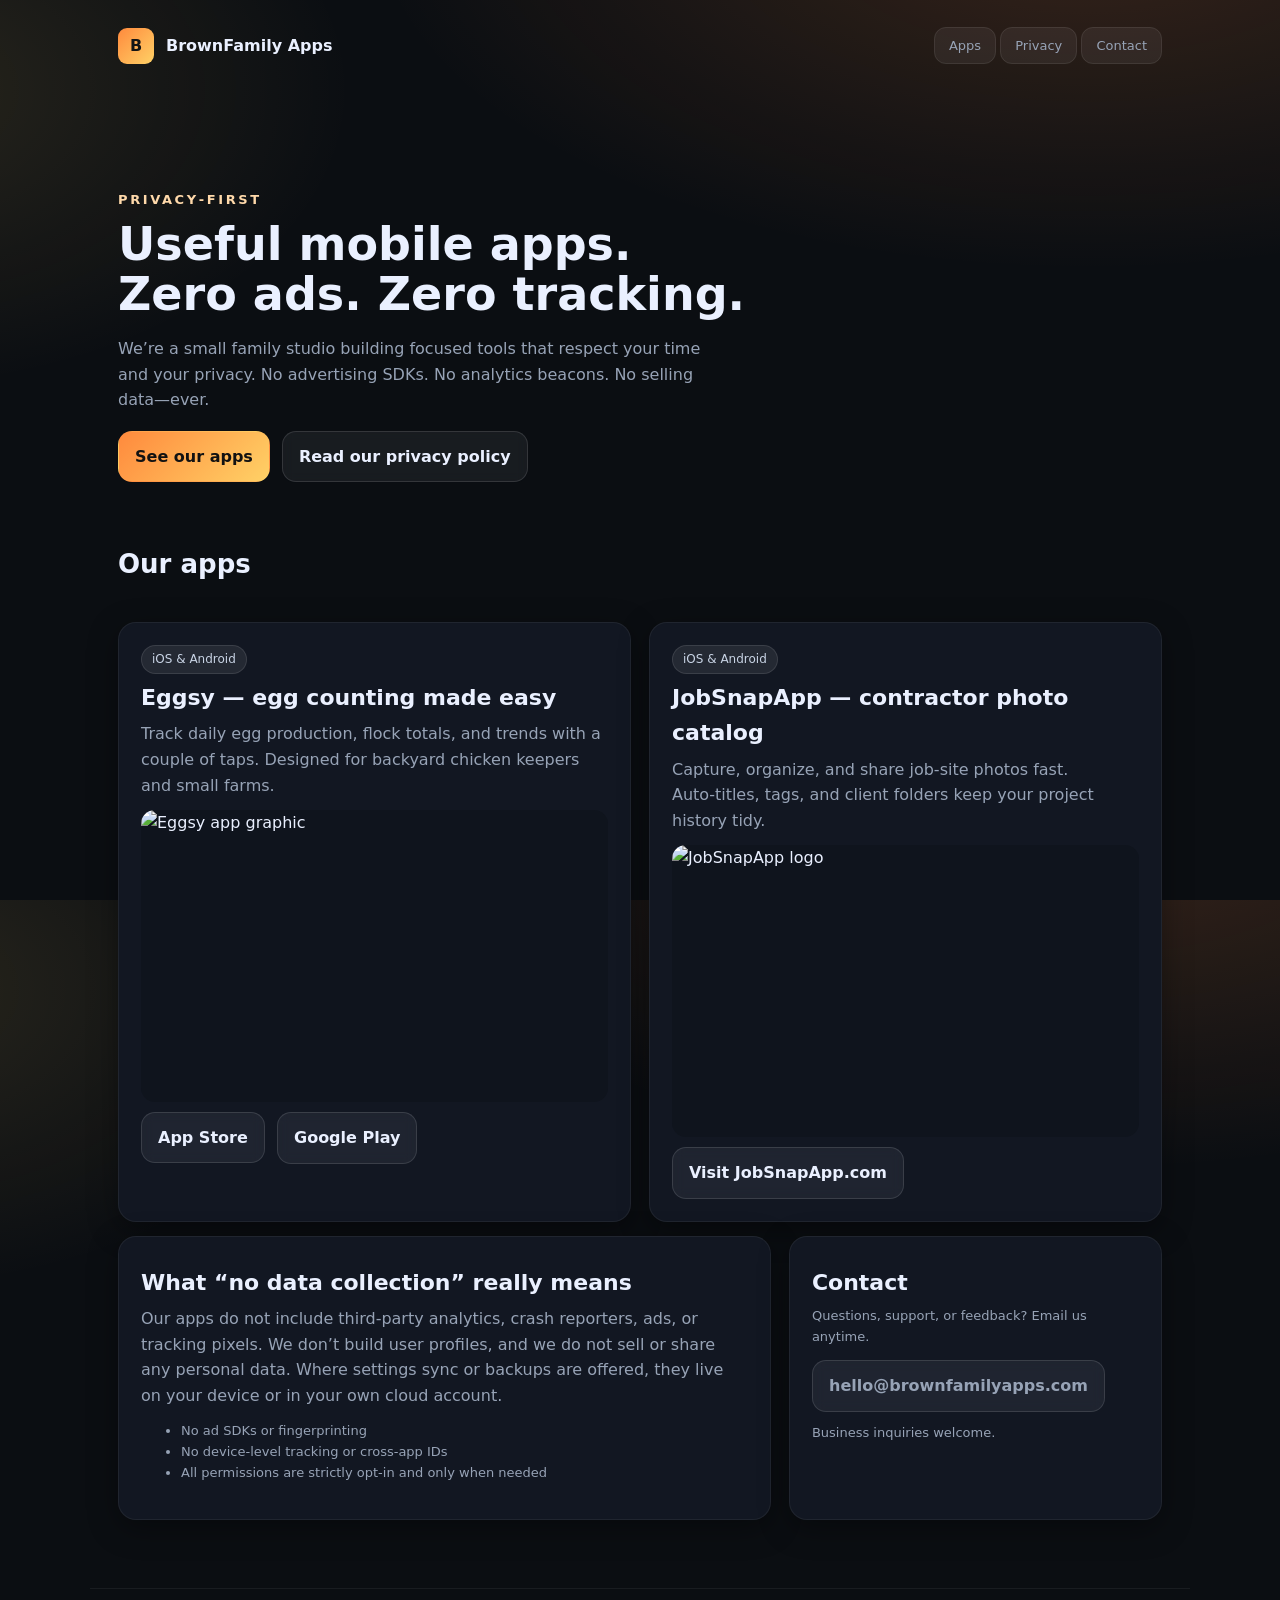
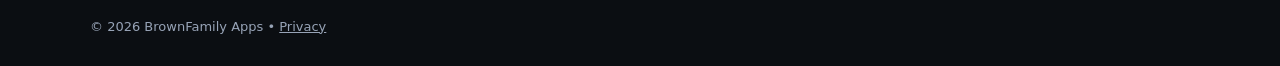
==== archive/index.html @ d08b49ba "Add files via upload" ====
<!doctype html>
<html lang="en">
<head>
<meta charset="utf-8">
<meta name="viewport" content="width=device-width,initial-scale=1">
<title>BrownFamily Apps — Privacy‑first mobile apps (no ads, no tracking)</title>
<meta name="description" content="BrownFamily Apps builds small, useful mobile apps with zero advertising and zero data collection.">
<link rel="canonical" href="https://www.brownfamilyapps.com/">
<meta property="og:title" content="BrownFamily Apps — Privacy‑first mobile apps">
<meta property="og:description" content="Small, useful, private. No ads. No tracking.">
<meta property="og:type" content="website">
<meta property="og:url" content="https://www.brownfamilyapps.com/">
<meta name="theme-color" content="#ff8a3d">
<link rel="preconnect" href="/" crossorigin>
<link href="styles.css" rel="stylesheet">
</head>
<body>
  <header class="container nav" role="navigation" aria-label="Primary">
    <a class="logo" href="/" aria-label="BrownFamily Apps home">
      <span class="logo-badge">B</span>
      <strong>BrownFamily&nbsp;Apps</strong>
    </a>
    <nav class="small" aria-label="Utility">
      <a class="btn" href="#apps">Apps</a>
      <a class="btn" href="/privacy.html">Privacy</a>
      <a class="btn" href="#contact">Contact</a>
    </nav>
  </header>

  <main class="container">
    <section class="hero">
      <div class="kicker">Privacy‑first</div>
      <h1>Useful mobile apps. <br>Zero ads. Zero tracking.</h1>
      <p class="sub">We’re a small family studio building focused tools that respect your time and your privacy. No advertising SDKs. No analytics beacons. No selling data—ever.</p>
      <div class="cta">
        <a class="button primary" href="#apps">See our apps</a>
        <a class="button" href="/privacy.html">Read our privacy policy</a>
      </div>
    </section>

    <section id="apps" aria-labelledby="apps-title">
      <h2 id="apps-title" class="section-title">Our apps</h2>
      <div class="grid">
        <article class="card">
          <div class="badge">iOS & Android</div>
          <h3>Eggsy — egg counting made easy</h3>
          <p>Track daily egg production, flock totals, and trends with a couple of taps. Designed for backyard chicken keepers and small farms.</p>
          <img class="app-shot" src="assets/eggsy4.png" alt="Eggsy app graphic">
          <div class="cta" style="margin-top:10px">
            <a class="button" href="#" aria-label="Eggsy on the App Store (link placeholder)">App Store</a>
            <a class="button" href="#" aria-label="Eggsy on Google Play (link placeholder)">Google Play</a>
          </div>
        </article>

        <article class="card">
          <div class="badge">iOS & Android</div>
          <h3>JobSnapApp — contractor photo catalog</h3>
          <p>Capture, organize, and share job‑site photos fast. Auto‑titles, tags, and client folders keep your project history tidy.</p>
          <img class="app-shot" src="assets/JSA_White_PNG.png" alt="JobSnapApp logo">
          <div class="cta" style="margin-top:10px">
            <a class="button" href="https://www.jobsnapapp.com" rel="noopener">Visit JobSnapApp.com</a>
          </div>
        </article>
      </div>
    </section>

    <section class="cards-2">
      <article class="card">
        <h3>What “no data collection” really means</h3>
        <p>Our apps do not include third‑party analytics, crash reporters, ads, or tracking pixels. We don’t build user profiles, and we do not sell or share any personal data. Where settings sync or backups are offered, they live on your device or in your own cloud account.</p>
        <ul class="small">
          <li>No ad SDKs or fingerprinting</li>
          <li>No device‑level tracking or cross‑app IDs</li>
          <li>All permissions are strictly opt‑in and only when needed</li>
        </ul>
      </article>
      <aside class="card" id="contact">
        <h3>Contact</h3>
        <p class="small">Questions, support, or feedback? Email us anytime.</p>
        <p><a class="button" href="mailto:hello@brownfamilyapps.com">hello@brownfamilyapps.com</a></p>
        <p class="small">Business inquiries welcome.</p>
      </aside>
    </section>
  </main>

  <footer class="container footer small">
    <div>© <span id="y"></span> BrownFamily Apps • <a href="/privacy.html">Privacy</a></div>
    <script>document.getElementById('y').textContent = new Date().getFullYear()</script>
  </footer>
</body>
</html>
---- archive/styles.css ----
:root{
  --bg:#0b0e12;
  --card:#121722;
  --muted:#97a3b6;
  --brand:#ff8a3d;
  --brand2:#ffd166;
  --text:#eaf0ff;
  --glass: rgba(255,255,255,.06);
  --radius:18px;
  --shadow: 0 8px 30px rgba(0,0,0,.35);
}
*{box-sizing:border-box}
html,body{height:100%}
body{
  margin:0;
  font:16px/1.6 system-ui, -apple-system, Segoe UI, Roboto, Ubuntu, Cantarell, Noto Sans, Helvetica, Arial, Apple Color Emoji, Segoe UI Emoji;
  color:var(--text);
  background:
    radial-gradient(1200px 600px at 85% -10%, rgba(255,138,61,.18), transparent 60%),
    radial-gradient(800px 500px at -10% 10%, rgba(255,209,102,.12), transparent 60%),
    var(--bg);
}
a{color:inherit}
.container{max-width:1100px;margin:0 auto;padding:28px}
.nav{
  display:flex; align-items:center; justify-content:space-between; gap:16px;
}
.logo{display:flex; align-items:center; gap:12px; text-decoration:none}
.logo-badge{
  width:36px; height:36px; border-radius:9px;
  background:linear-gradient(135deg,var(--brand),var(--brand2));
  display:grid; place-items:center; color:#141414; font-weight:800;
}
.nav a.btn{padding:10px 14px; border-radius:12px; background:var(--glass); border:1px solid rgba(255,255,255,.08); text-decoration:none}
.hero{
  padding:70px 0 20px;
}
h1{font-size:46px; line-height:1.1; margin:8px 0 14px}
.sub{color:var(--muted); max-width:58ch}
.cta{display:flex; flex-wrap:wrap; gap:12px; margin-top:18px}
.button{
  display:inline-flex; align-items:center; gap:10px;
  padding:12px 16px; border-radius:14px; text-decoration:none; font-weight:600;
  border:1px solid rgba(255,255,255,.12); background:var(--glass); backdrop-filter:saturate(120%) blur(6px);
}
.button.primary{background:linear-gradient(135deg,var(--brand),var(--brand2)); color:#121212; border-color:transparent}
.grid{
  display:grid; gap:18px; margin:36px 0 14px;
  grid-template-columns:repeat(auto-fit,minmax(270px,1fr));
}
.card{
  background:var(--card); border-radius:var(--radius); padding:22px; box-shadow:var(--shadow);
  border:1px solid rgba(255,255,255,.06);
}
.card h3{margin:6px 0 6px; font-size:22px}
.card p{color:var(--muted); margin:0 0 12px}
.badge{display:inline-block; font-size:12px; padding:4px 10px; border-radius:999px; background:rgba(255,255,255,.08); border:1px solid rgba(255,255,255,.1); color:#c9d4e5}
.app-shot{width:100%; border-radius:14px; background:#0f141d; display:block; object-fit:contain; aspect-ratio: 16/10; }
.footer{
  margin-top:40px; padding:28px 0; color:var(--muted); border-top:1px solid rgba(255,255,255,.06);
}
.small{font-size:13px; color:var(--muted)}
.kicker{letter-spacing:.2em; text-transform:uppercase; font-weight:700; color:#ffd9aa; font-size:13px}
.section-title{font-size:26px; margin:42px 0 8px}
.cards-2{display:grid; grid-template-columns:1.4fr .8fr; gap:18px}
@media (max-width:880px){
  .cards-2{grid-template-columns:1fr; }
  h1{font-size:36px}
}
code{background:#0f141c; border:1px solid rgba(255,255,255,.08); padding:.1em .35em; border-radius:6px}
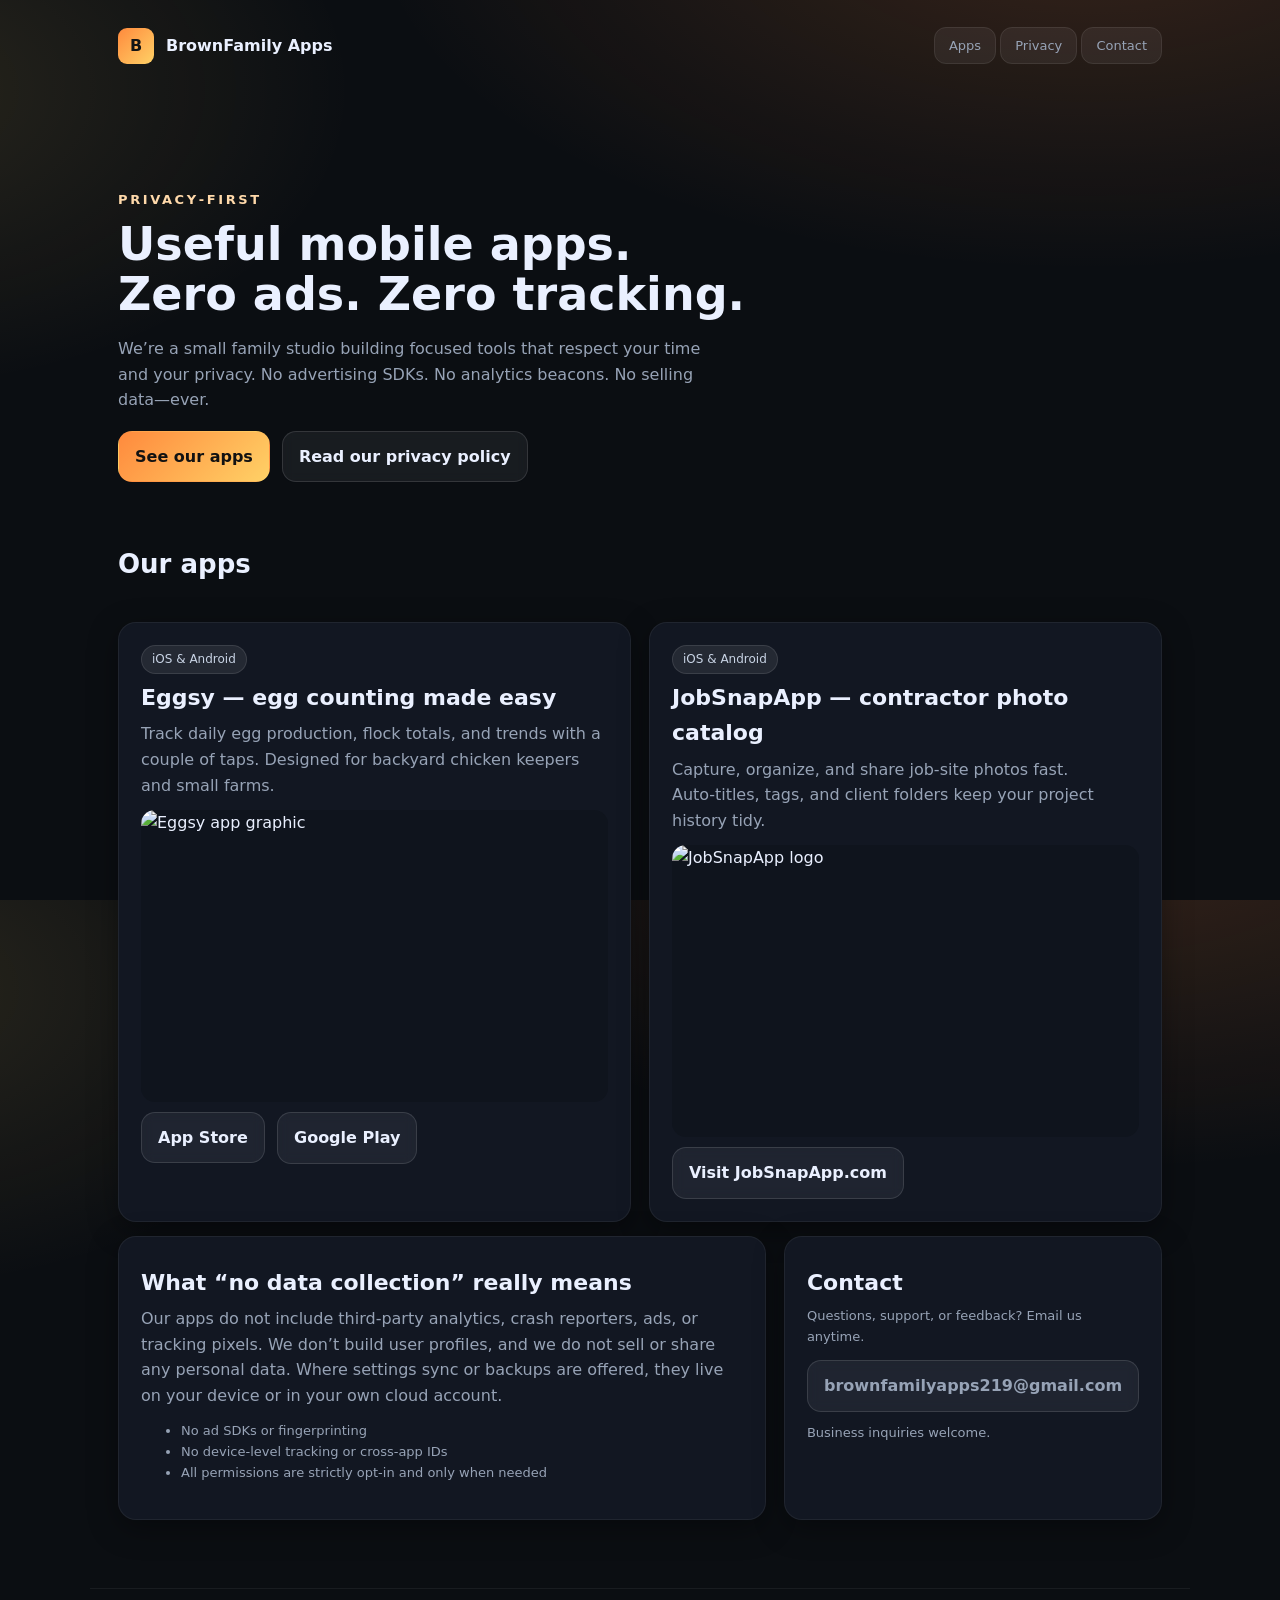
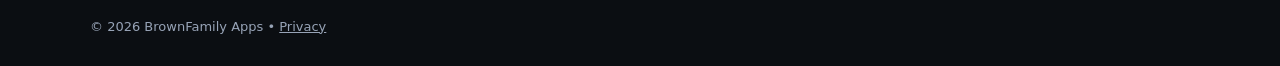
==== commit be8c02b5: "Update contact email in archive/index.html" ====
--- a/archive/index.html
+++ b/archive/index.html
@@ -77,7 +77,7 @@
       <aside class="card" id="contact">
         <h3>Contact</h3>
         <p class="small">Questions, support, or feedback? Email us anytime.</p>
-        <p><a class="button" href="mailto:hello@brownfamilyapps.com">hello@brownfamilyapps.com</a></p>
+        <p><a class="button" href="mailto:brownfamilyapps219@gmail.com">brownfamilyapps219@gmail.com</a></p>
         <p class="small">Business inquiries welcome.</p>
       </aside>
     </section>
